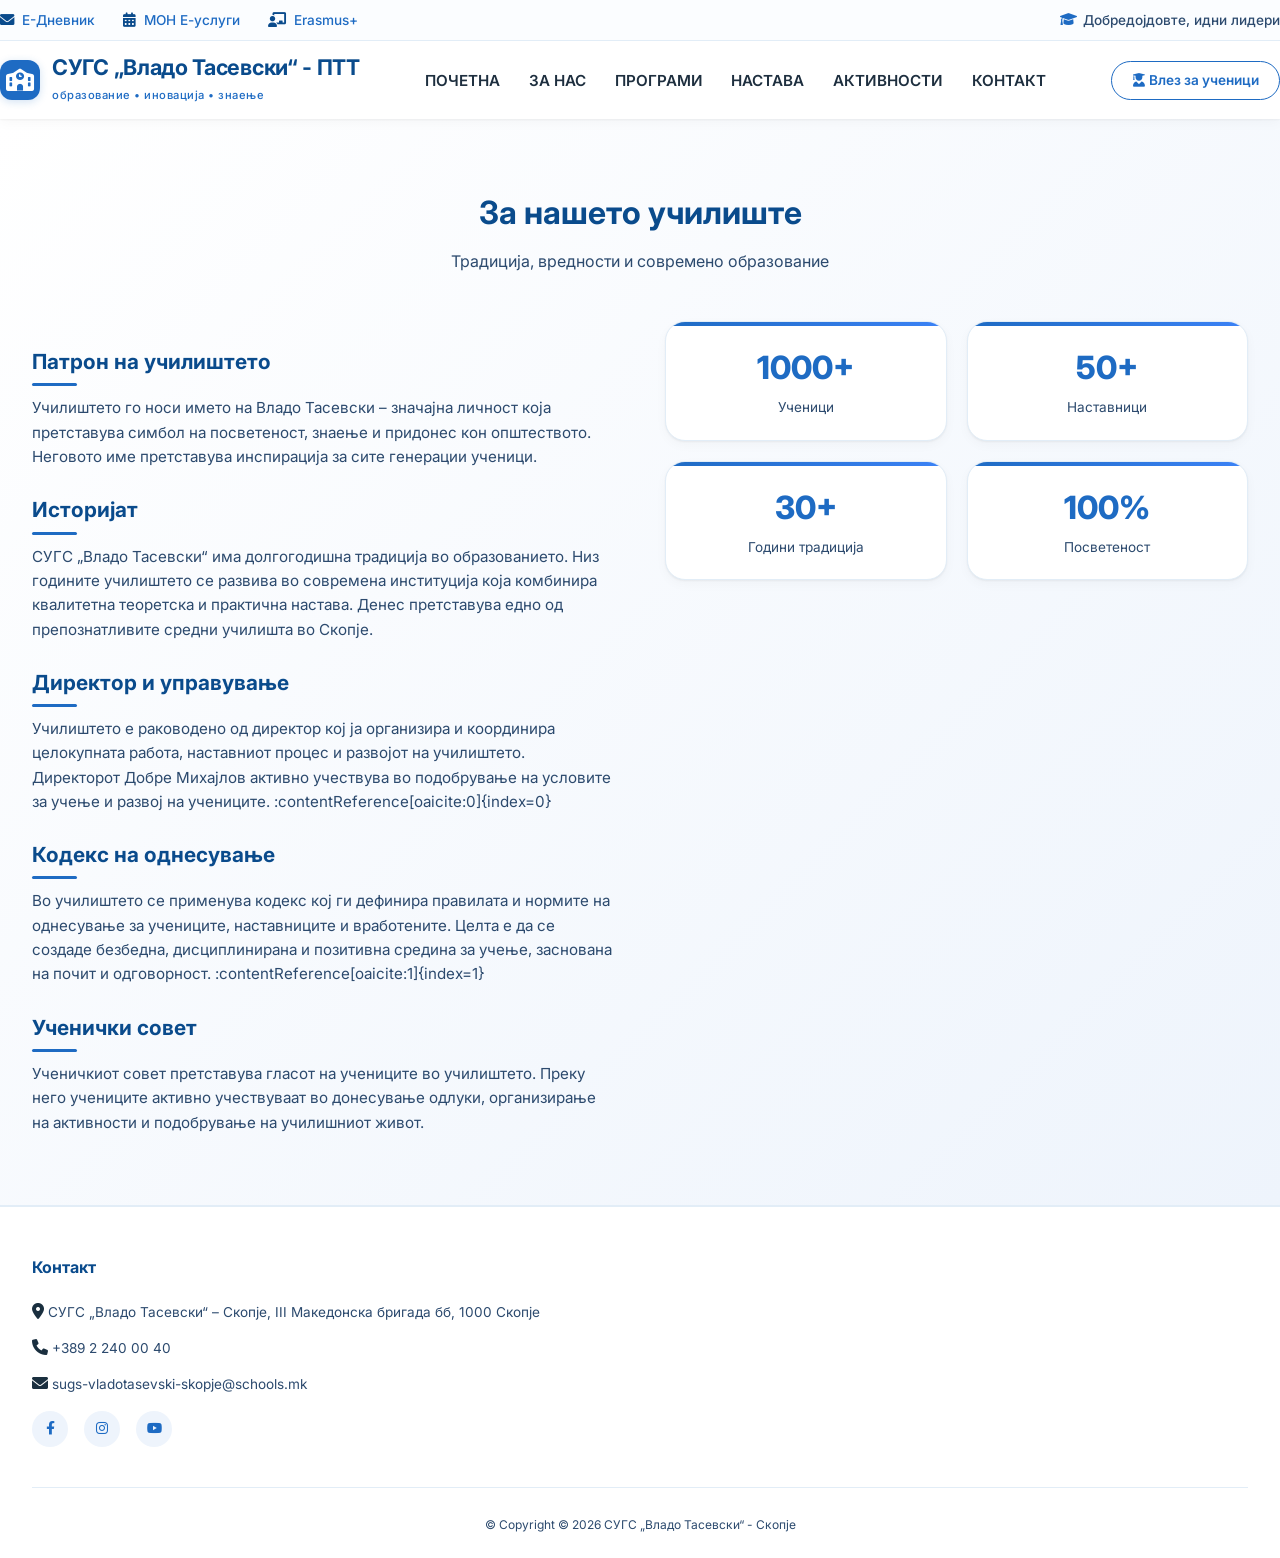
==== znas.html @ ec28cead "Add files via upload" ====
<!DOCTYPE html>
<html lang="mk">
<head>
  <meta charset="UTF-8">
  <meta name="viewport" content="width=device-width, initial-scale=1.0">
  <title>СУГС „Владо Тасевски“ - Скопје</title>
  <link rel="stylesheet" href="https://cdnjs.cloudflare.com/ajax/libs/font-awesome/6.0.0-beta3/css/all.min.css">
  <link rel="stylesheet" href="index.css">
   <link href="https://fonts.googleapis.com/css2?family=Inter:opsz,wght@14..32,300;14..32,400;14..32,500;14..32,600;14..32,700&display=swap" rel="stylesheet">
  <style>
  
  </style>
</head>
<body>


<header class="site-header">
  <div class="top-bar">
    <div class="container top-flex">
      <div class="quick-links">
        <a href="https://ednevnik.edu.mk/Account/Login?ReturnUrl=%2f" class="quick-link" target="_blank"><i class="fas fa-envelope"></i> Е-Дневник</a>
        <a href="https://e-uslugi.mon.gov.mk/#/login" class="quick-link" target="_blank"><i class="fas fa-calendar-alt"></i> МОН Е-услуги</a>
        <a href="https://erasmus-plus.ec.europa.eu/" class="quick-link" target="_blank"><i class="fas fa-chalkboard-user"></i> Erasmus+</a>
      </div>
      <div class="school-badge">
        <i class="fas fa-graduation-cap"></i>
        <span>Добредојдовте, идни лидери</span>
      </div>
    </div>
  </div>

  <div class="main-nav">
    <div class="container nav-container">
      <div class="logo-area">
        <div class="logo-icon">
          <i class="fas fa-school"></i>
        </div>
        <div class="logo-text">
          <h1>СУГС „Владо Тасевски“ - ПТТ</h1>
          <span>образование • иновација • знаење</span>
        </div>
      </div>
      <div class="nav-links">
        <ul>
          <li><a href="index.html">ПОЧЕТНА</a></li>
          <li><a href="znas.html">ЗА НАС</a></li>
          <li><a href="#">ПРОГРАМИ</a></li>
          <li><a href="#">НАСТАВА</a></li>
          <li><a href="#">АКТИВНОСТИ</a></li>
          <li><a href="#">КОНТАКТ</a></li>
        </ul>
      </div>
      <a href="#" class="btn-outline-blue"><i class="fas fa-user-graduate"></i> Влез за ученици</a>
    </div>
  </div>
</header>

<main>

<section class="about-section">
  <div class="container">

    <div class="section-header">
      <h2>За нашето училиште</h2>
      <p>Традиција, вредности и современо образование</p>
    </div>

    <div class="about-content">

      <div class="about-text">

        <h3>Патрон на училиштето</h3>
        <p>
          Училиштето го носи името на Владо Тасевски – значајна личност која
          претставува симбол на посветеност, знаење и придонес кон општеството.
          Неговото име претставува инспирација за сите генерации ученици.
        </p>

        <h3>Историјат</h3>
        <p>
          СУГС „Владо Тасевски“ има долгогодишна традиција во образованието.
          Низ годините училиштето се развива во современа институција која
          комбинира квалитетна теоретска и практична настава.
          Денес претставува едно од препознатливите средни училишта во Скопје.
        </p>

        <h3>Директор и управување</h3>
        <p>
          Училиштето е раководено од директор кој ја организира и координира
          целокупната работа, наставниот процес и развојот на училиштето.
          Директорот Добре Михајлов активно учествува во подобрување на
          условите за учење и развој на учениците. :contentReference[oaicite:0]{index=0}
        </p>

        <h3>Кодекс на однесување</h3>
        <p>
          Во училиштето се применува кодекс кој ги дефинира правилата и нормите
          на однесување за учениците, наставниците и вработените. Целта е да се
          создаде безбедна, дисциплинирана и позитивна средина за учење,
          заснована на почит и одговорност. :contentReference[oaicite:1]{index=1}
        </p>

        <h3>Ученички совет</h3>
        <p>
          Ученичкиот совет претставува гласот на учениците во училиштето.
          Преку него учениците активно учествуваат во донесување одлуки,
          организирање на активности и подобрување на училишниот живот.
        </p>

      </div>

      <div class="about-stats">
        <div class="stat-box">
          <h4>1000+</h4>
          <p>Ученици</p>
        </div>

        <div class="stat-box">
          <h4>50+</h4>
          <p>Наставници</p>
        </div>

        <div class="stat-box">
          <h4>30+</h4>
          <p>Години традиција</p>
        </div>

        <div class="stat-box">
          <h4>100%</h4>
          <p>Посветеност</p>
        </div>
      </div>

    </div>

  </div>
</section>

</main>

<footer class="footer">
  <div class="container">
    <div class="footer-grid">
      <div class="footer-col">
        
        <h4>Контакт</h4>
        <ul>
          <li><i class="fas fa-map-marker-alt"></i> <a href="#">СУГС „Владо Тасевски“ – Скопје,
III Македонска бригада бб,
1000 Скопје</a></li>
          <li><i class="fas fa-phone"></i> <a href="#">+389 2 240 00 40</a></li>
          <li><i class="fas fa-envelope"></i> <a href="#">sugs-vladotasevski-skopje@schools.mk</a></li>
        </ul>
        <div class="social-icons">
        <a href="https://www.facebook.com/VladoTasevskiPtt/" target="_blank"><i class="fab fa-facebook-f"></i></a>
          <a href="https://www.instagram.com/sugs_vlado_tasevski/" target="_blank"><i class="fab fa-instagram"></i></a>
          <a href="https://www.youtube.com/@sugsvladotasevski-skopje" target="_blank"><i class="fab fa-youtube"></i></a>
        </div>
      </div>
    </div>
    <div class="copyright">
      <p>© Copyright © 2026 СУГС „Владо Тасевски“ - Скопје</p>
    </div>
  </div>
</footer>

</body>
</html>
---- index.css ----
* {
      margin: 0;
      padding: 0;
      box-sizing: border-box;
    }

    body {
      font-family: 'Inter', sans-serif;
      background: #f8fafc;
      color: #1a2f3f;
      line-height: 1.5;
    }

  
    :root {
      --primary-blue: #1e6bc3;
      --primary-dark: #0a4b8c;
      --primary-light: #eef4fc;
      --accent-blue: #3b82f6;
      --pure-white: #ffffff;
      --off-white: #fbfdff;
      --gray-soft: #f1f5f9;
      --border-light: #e2edf7;
      --text-dark: #1e2f3f;
      --text-medium: #2c4a6e;
      --shadow-sm: 0 4px 12px rgba(0, 0, 0, 0.03), 0 1px 2px rgba(0, 0, 0, 0.05);
      --shadow-md: 0 8px 20px rgba(0, 0, 0, 0.05);
    }


    .container {
      max-width: 1280px;
      margin: 0 auto;
      padding: 0 32px;
    }


    .site-header {
      background: var(--pure-white);
      box-shadow: var(--shadow-sm);
      position: sticky;
      top: 0;
      z-index: 100;
    }

 
    .top-bar {
      background: var(--off-white);
      border-bottom: 1px solid var(--border-light);
    }

    .top-flex {
      display: flex;
      justify-content: space-between;
      align-items: center;
      flex-wrap: wrap;
      gap: 16px 24px;
      padding: 10px 0;
    }

    .quick-links {
      display: flex;
      gap: 28px;
      flex-wrap: wrap;
    }

    .quick-link {
      font-size: 0.85rem;
      font-weight: 500;
      color: var(--primary-blue);
      text-decoration: none;
      display: inline-flex;
      align-items: center;
      gap: 8px;
      transition: all 0.2s ease;
    }

    .quick-link i {
      font-size: 0.9rem;
      color: var(--primary-dark);
    }

    .quick-link:hover {
      color: var(--primary-dark);
      transform: translateY(-1px);
    }

    .school-badge {
      display: flex;
      align-items: center;
      gap: 6px;
      font-size: 0.85rem;
      font-weight: 500;
      color: var(--text-medium);
    }

    .school-badge i {
      color: var(--primary-blue);
    }

 
    .main-nav {
      background: var(--pure-white);
      padding: 0;
    }

    .nav-container {
      display: flex;
      justify-content: space-between;
      align-items: center;
      flex-wrap: wrap;
      gap: 20px;
      padding: 14px 0;
    }

    .logo-area {
      display: flex;
      align-items: center;
      gap: 12px;
    }

    .logo-icon {
      background: var(--primary-blue);
      width: 40px;
      height: 40px;
      border-radius: 12px;
      display: flex;
      align-items: center;
      justify-content: center;
      color: white;
      font-size: 1.4rem;
      box-shadow: 0 2px 8px rgba(30, 108, 195, 0.2);
    }

    .logo-text h1 {
      font-size: 1.35rem;
      font-weight: 700;
      color: var(--primary-dark);
      letter-spacing: -0.3px;
      line-height: 1.2;
    }

    .logo-text span {
      font-size: 0.7rem;
      font-weight: 500;
      color: var(--primary-blue);
      letter-spacing: 0.5px;
    }

    .nav-links ul {
      display: flex;
      flex-wrap: wrap;
      gap: 1.8rem;
      list-style: none;
    }

    .nav-links a {
      text-decoration: none;
      font-weight: 600;
      font-size: 0.95rem;
      color: var(--text-dark);
      padding: 6px 0;
      border-bottom: 2px solid transparent;
      transition: 0.2s;
    }

    .nav-links a:hover {
      color: var(--primary-blue);
      border-bottom-color: var(--primary-blue);
    }

  
    .btn-outline-blue {
      background: transparent;
      border: 1.5px solid var(--primary-blue);
      padding: 8px 20px;
      border-radius: 40px;
      font-weight: 600;
      font-size: 0.85rem;
      color: var(--primary-blue);
      cursor: pointer;
      transition: 0.2s;
      text-decoration: none;
      display: inline-block;
    }

    .btn-outline-blue:hover {
      background: var(--primary-blue);
      color: white;
    }

    
    .hero {
      background: linear-gradient(135deg, #ffffff 0%, #f0f7ff 100%);
      padding: 60px 0 70px;
      border-bottom: 1px solid var(--border-light);
    }

    .hero-grid {
      display: flex;
      align-items: center;
      justify-content: space-between;
      flex-wrap: wrap;
      gap: 40px;
    }

    .hero-content {
      flex: 1;
      min-width: 280px;
    }

    .hero-content .badge {
      background: var(--primary-light);
      color: var(--primary-blue);
      display: inline-block;
      padding: 6px 14px;
      border-radius: 40px;
      font-size: 0.8rem;
      font-weight: 600;
      margin-bottom: 20px;
    }

    .hero-content h1 {
      font-size: 2.7rem;
      font-weight: 800;
      color: var(--primary-dark);
      line-height: 1.2;
      margin-bottom: 20px;
      letter-spacing: -0.5px;
    }

    .hero-content p {
      font-size: 1.05rem;
      color: var(--text-medium);
      margin-bottom: 32px;
      max-width: 500px;
    }

    .hero-buttons {
      display: flex;
      gap: 16px;
      flex-wrap: wrap;
    }

    .btn-primary {
      background: var(--primary-blue);
      color: white;
      border: none;
      padding: 12px 28px;
      border-radius: 40px;
      font-weight: 600;
      font-size: 0.9rem;
      cursor: pointer;
      transition: 0.2s;
      text-decoration: none;
      display: inline-block;
      box-shadow: 0 4px 8px rgba(30, 107, 195, 0.2);
    }

    .btn-primary:hover {
      background: var(--primary-dark);
      transform: translateY(-2px);
    }

    .btn-secondary {
      background: transparent;
      border: 1.5px solid var(--border-light);
      padding: 12px 28px;
      border-radius: 40px;
      font-weight: 600;
      color: var(--primary-blue);
      text-decoration: none;
      transition: 0.2s;
    }

    .btn-secondary:hover {
      border-color: var(--primary-blue);
      background: var(--primary-light);
    }

    .hero-stats {
      flex: 0.8;
      min-width: 260px;
      background: var(--pure-white);
      border-radius: 32px;
      padding: 30px 24px;
      box-shadow: var(--shadow-md);
      border: 1px solid var(--border-light);
    }

    .stat-item {
      text-align: center;
      margin-bottom: 28px;
    }

    .stat-number {
      font-size: 2.2rem;
      font-weight: 800;
      color: var(--primary-blue);
    }

    .stat-label {
      font-size: 0.85rem;
      color: var(--text-medium);
      font-weight: 500;
    }

    hr {
      margin: 20px 0;
      border-color: var(--border-light);
    }

  
    .features {
      padding: 70px 0;
      background: var(--pure-white);
    }

    .section-header {
      text-align: center;
      margin-bottom: 48px;
    }

    .section-header h2 {
      font-size: 2rem;
      font-weight: 700;
      color: var(--primary-dark);
      margin-bottom: 12px;
    }

    .section-header p {
      color: var(--text-medium);
      max-width: 600px;
      margin: 0 auto;
    }

    .cards-grid {
      display: grid;
      grid-template-columns: repeat(auto-fit, minmax(280px, 1fr));
      gap: 32px;
    }

    .card {
      background: var(--pure-white);
      border-radius: 24px;
      padding: 32px 24px;
      transition: all 0.25s ease;
      border: 1px solid var(--border-light);
      box-shadow: var(--shadow-sm);
    }

    .card:hover {
      transform: translateY(-5px);
      box-shadow: var(--shadow-md);
      border-color: var(--primary-light);
    }

    .card-icon {
      background: var(--primary-light);
      width: 56px;
      height: 56px;
      border-radius: 18px;
      display: flex;
      align-items: center;
      justify-content: center;
      margin-bottom: 24px;
    }

    .card-icon i {
      font-size: 1.8rem;
      color: var(--primary-blue);
    }

    .card h3 {
      font-size: 1.35rem;
      font-weight: 700;
      margin-bottom: 12px;
      color: var(--primary-dark);
    }

    .card p {
      color: var(--text-medium);
      font-size: 0.9rem;
      line-height: 1.5;
      margin-bottom: 20px;
    }

    .card-link {
      color: var(--primary-blue);
      font-weight: 600;
      text-decoration: none;
      display: inline-flex;
      align-items: center;
      gap: 6px;
      font-size: 0.85rem;
    }

    .card-link:hover {
      gap: 10px;
      transition: 0.2s;
    }

    
    .info-section {
      background: var(--primary-light);
      padding: 60px 0;
    }

    .info-flex {
      display: flex;
      flex-wrap: wrap;
      align-items: center;
      gap: 48px;
      justify-content: space-between;
    }

    .info-text {
      flex: 1;
    }

    .info-text h2 {
      font-size: 1.9rem;
      font-weight: 700;
      color: var(--primary-dark);
      margin-bottom: 16px;
    }

    .info-text p {
      color: var(--text-medium);
      margin-bottom: 24px;
      font-size: 1rem;
    }

    .info-list {
      list-style: none;
    }

    .info-list li {
      margin-bottom: 12px;
      display: flex;
      align-items: center;
      gap: 12px;
      font-weight: 500;
    }

    .info-list i {
      color: var(--primary-blue);
      font-size: 1.2rem;
    }

    .info-image {
      flex: 1;
      background: var(--pure-white);
      border-radius: 32px;
      padding: 32px 24px;
      text-align: center;
      box-shadow: var(--shadow-sm);
      border: 1px solid var(--border-light);
    }

    .info-image i {
      font-size: 4rem;
      color: var(--primary-blue);
      margin-bottom: 16px;
    }

   
    .news-section {
      padding: 70px 0;
      background: var(--pure-white);
    }

    .news-grid {
      display: grid;
      grid-template-columns: repeat(auto-fit, minmax(300px, 1fr));
      gap: 30px;
    }

    .news-card {
      background: var(--off-white);
      border-radius: 20px;
      overflow: hidden;
      border: 1px solid var(--border-light);
      transition: 0.2s;
    }

    .news-card:hover {
      transform: translateY(-3px);
    }

    .news-content {
      padding: 24px;
    }

    .news-date {
      font-size: 0.75rem;
      color: var(--primary-blue);
      font-weight: 600;
      margin-bottom: 12px;
      display: block;
    }

    .news-card h4 {
      font-size: 1.2rem;
      font-weight: 700;
      margin-bottom: 12px;
      color: var(--primary-dark);
    }

    .news-card p {
      color: var(--text-medium);
      font-size: 0.9rem;
      margin-bottom: 20px;
    }

  
    .footer {
      background: var(--pure-white);
      border-top: 1px solid var(--border-light);
      padding: 48px 0 24px;
    }

    .footer-grid {
      display: grid;
      grid-template-columns: repeat(auto-fit, minmax(180px, 1fr));
      gap: 40px;
      margin-bottom: 40px;
    }

    .footer-col h4 {
      font-size: 1rem;
      font-weight: 700;
      margin-bottom: 20px;
      color: var(--primary-dark);
    }

    .footer-col ul {
      list-style: none;
    }

    .footer-col ul li {
      margin-bottom: 12px;
    }

    .footer-col a {
      text-decoration: none;
      color: var(--text-medium);
      font-size: 0.85rem;
      transition: 0.2s;
    }

    .footer-col a:hover {
      color: var(--primary-blue);
    }

    .social-icons {
      display: flex;
      gap: 16px;
      margin-top: 16px;
    }

    .social-icons a {
      background: var(--primary-light);
      width: 36px;
      height: 36px;
      border-radius: 50%;
      display: inline-flex;
      align-items: center;
      justify-content: center;
      color: var(--primary-blue);
      transition: 0.2s;
    }

    .social-icons a:hover {
      background: var(--primary-blue);
      color: white;
    }

    .copyright {
      text-align: center;
      padding-top: 28px;
      border-top: 1px solid var(--border-light);
      font-size: 0.75rem;
      color: var(--text-medium);
    }

   
    @media (max-width: 768px) {
      .container {
        padding: 0 24px;
      }
      .hero-content h1 {
        font-size: 2rem;
      }
      .nav-container {
        flex-direction: column;
        align-items: stretch;
      }
      .nav-links ul {
        justify-content: center;
      }
      .hero-buttons {
        justify-content: center;
      }
      .hero-content {
        text-align: center;
      }
      .hero-content p {
        margin-left: auto;
        margin-right: auto;
      }
    }

    @media (max-width: 480px) {
      .quick-links {
        gap: 16px;
      }
      .top-flex {
        justify-content: center;
      }
    }
    /* ---------- PHOTO GALLERY stilovi ---------- */
.gallery-carousel {
  background: var(--pure-white);
  border-radius: 32px;
  padding: 0;
  overflow: hidden;
  box-shadow: var(--shadow-md);
  border: 1px solid var(--border-light);
  position: relative;
}

.carousel-container {
  position: relative;
  width: 100%;
  height: 320px;
  overflow: hidden;
}

.carousel-slide {
  position: absolute;
  top: 0;
  left: 0;
  width: 100%;
  height: 100%;
  opacity: 0;
  transition: opacity 0.6s ease-in-out;
  visibility: hidden;
}

.carousel-slide.active {
  opacity: 1;
  visibility: visible;
}

.carousel-slide img {
  width: 100%;
  height: 100%;
  object-fit: cover;
  display: block;
}

.carousel-caption {
  position: absolute;
  bottom: 0;
  left: 0;
  right: 0;
  background: linear-gradient(to top, rgba(0,0,0,0.8), transparent);
  color: white;
  padding: 20px;
  text-align: center;
}

.carousel-caption h3 {
  font-size: 1.1rem;
  font-weight: 700;
  margin-bottom: 5px;
  color: white;
}

.carousel-caption p {
  font-size: 0.85rem;
  color: rgba(255,255,255,0.9);
  margin: 0;
}

.carousel-dots {
  position: absolute;
  bottom: 15px;
  left: 50%;
  transform: translateX(-50%);
  display: flex;
  gap: 10px;
  z-index: 10;
}

.dot {
  width: 10px;
  height: 10px;
  border-radius: 50%;
  background: rgba(255,255,255,0.5);
  cursor: pointer;
  transition: all 0.3s ease;
}

.dot.active-dot {
  background: var(--primary-blue);
  width: 25px;
  border-radius: 10px;
}

.dot:hover {
  background: var(--primary-blue);
}

@media (max-width: 768px) {
  .carousel-container {
    height: 280px;
  }
  .carousel-caption h3 {
    font-size: 0.95rem;
  }
  .carousel-caption p {
    font-size: 0.75rem;
  }
}
/* ===== ABOUT PAGE ===== */

.about-section {
  padding: 70px 0;
  background: linear-gradient(135deg, #ffffff, var(--primary-light));
  border-bottom: 1px solid var(--border-light);
}

.about-content {
  display: flex;
  gap: 50px;
  flex-wrap: wrap;
  align-items: flex-start;
}

.about-text {
  flex: 1;
  min-width: 300px;
}

.about-text h3 {
  margin-top: 25px;
  font-size: 1.3rem;
  color: var(--primary-dark);
  position: relative;
}

.about-text h3::after {
  content: "";
  width: 45px;
  height: 3px;
  background: var(--primary-blue);
  display: block;
  margin-top: 6px;
  border-radius: 10px;
}

.about-text p {
  margin-top: 10px;
  font-size: 0.95rem;
  color: var(--text-medium);
  line-height: 1.6;
}

/* STATS (aligned with your cards style) */
.about-stats {
  flex: 1;
  min-width: 260px;
  display: grid;
  grid-template-columns: repeat(2, 1fr);
  gap: 20px;
}

.stat-box {
  background: var(--pure-white);
  padding: 22px;
  border-radius: 20px;
  text-align: center;
  border: 1px solid var(--border-light);
  box-shadow: var(--shadow-sm);
  transition: all 0.25s ease;
  position: relative;
  overflow: hidden;
}

.stat-box::before {
  content: "";
  position: absolute;
  top: 0;
  left: 0;
  height: 4px;
  width: 100%;
  background: linear-gradient(90deg, var(--primary-blue), var(--accent-blue));
}

.stat-box:hover {
  transform: translateY(-4px);
  box-shadow: var(--shadow-md);
}

.stat-box h4 {
  font-size: 2rem;
  font-weight: 800;
  color: var(--primary-blue);
}

.stat-box p {
  margin-top: 5px;
  font-size: 0.85rem;
  color: var(--text-medium);
}

/* VALUES SECTION */

.values-section {
  padding: 70px 0;
  background: var(--pure-white);
}

.values-grid {
  display: grid;
  grid-template-columns: repeat(auto-fit, minmax(240px, 1fr));
  gap: 28px;
}

.value-card {
  background: var(--off-white);
  padding: 28px 22px;
  border-radius: 20px;
  text-align: center;
  border: 1px solid var(--border-light);
  transition: all 0.25s ease;
}

.value-card:hover {
  transform: translateY(-5px);
  box-shadow: var(--shadow-md);
  background: var(--pure-white);
}

.value-card i {
  font-size: 2rem;
  color: var(--primary-blue);
  margin-bottom: 12px;
}

.value-card h3 {
  font-size: 1.2rem;
  font-weight: 700;
  color: var(--primary-dark);
  margin-bottom: 10px;
}

.value-card p {
  font-size: 0.85rem;
  color: var(--text-medium);
}

/* RESPONSIVE */

@media (max-width: 768px) {
  .about-content {
    flex-direction: column;
  }

  .about-text {
    text-align: center;
  }

  .about-text h3::after {
    margin-left: auto;
    margin-right: auto;
  }
}
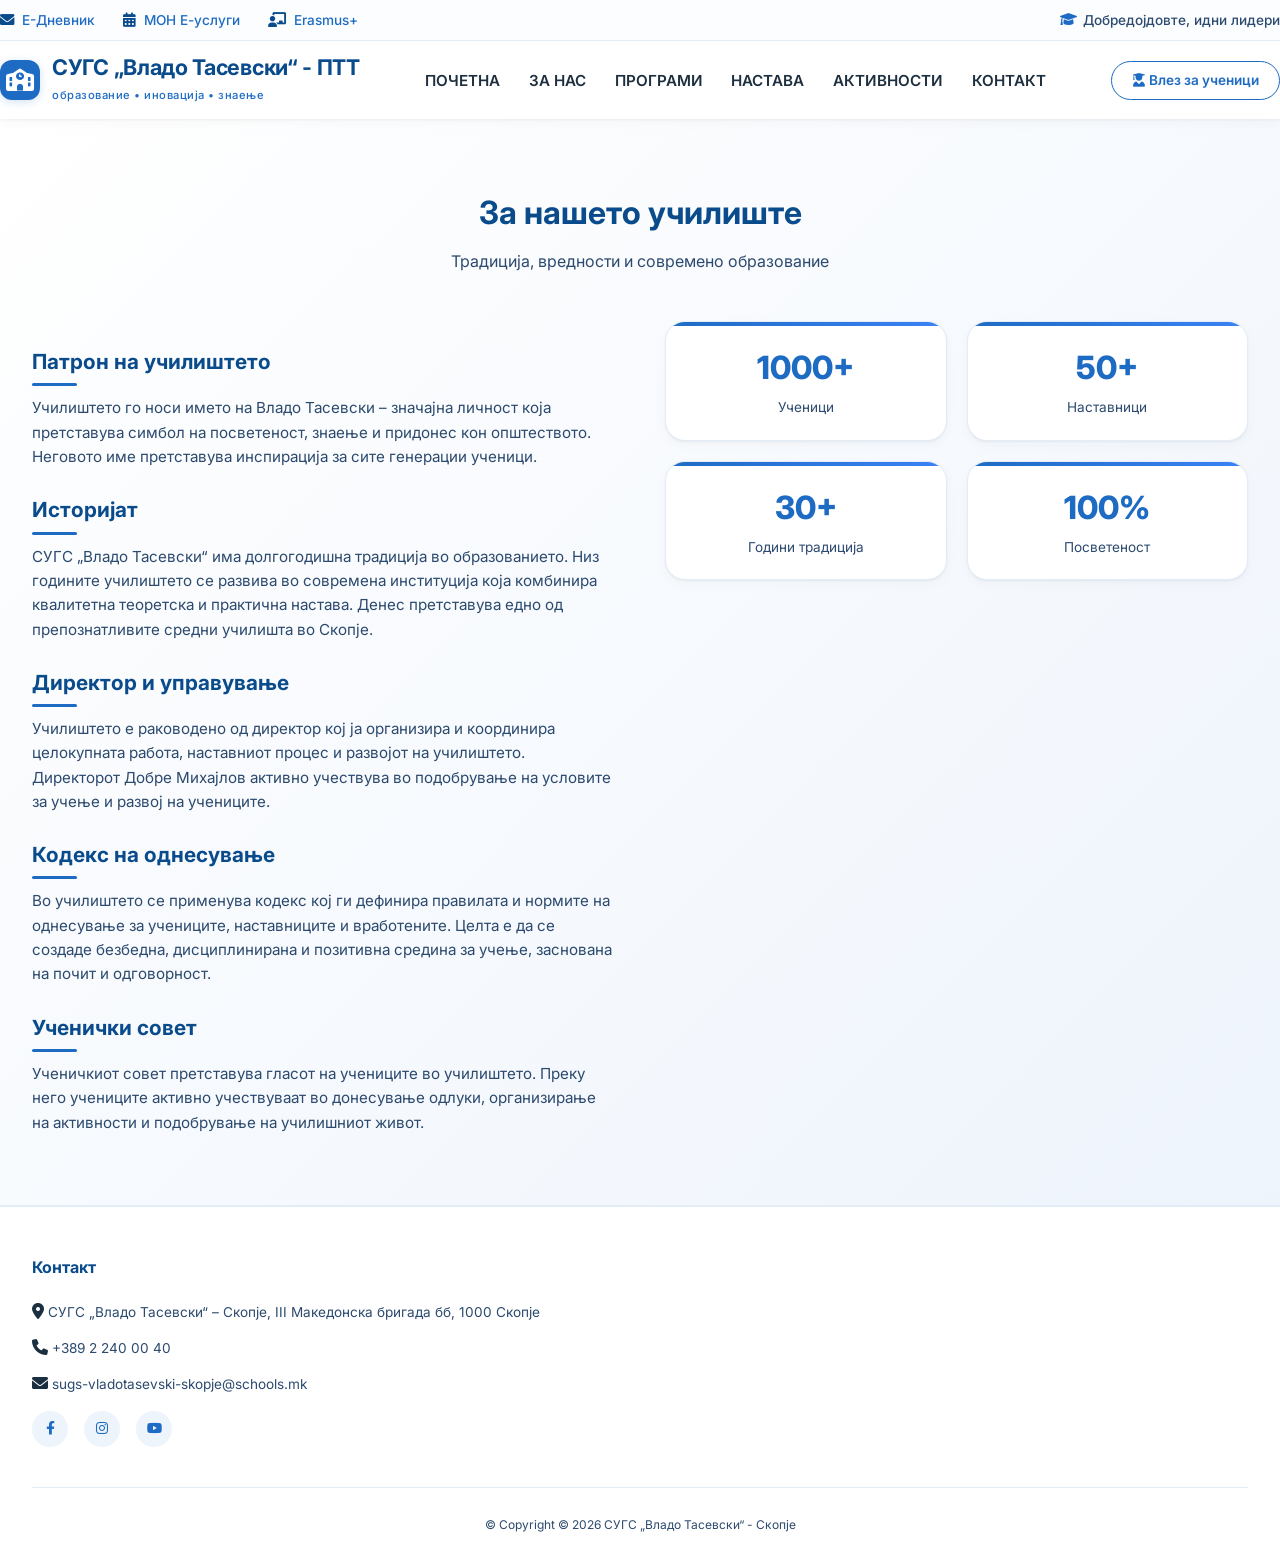
==== commit 5f78909c: "Update znas.html" ====
--- a/znas.html
+++ b/znas.html
@@ -89,7 +89,7 @@
           Училиштето е раководено од директор кој ја организира и координира
           целокупната работа, наставниот процес и развојот на училиштето.
           Директорот Добре Михајлов активно учествува во подобрување на
-          условите за учење и развој на учениците. :contentReference[oaicite:0]{index=0}
+          условите за учење и развој на учениците.
         </p>
 
         <h3>Кодекс на однесување</h3>
@@ -97,7 +97,7 @@
           Во училиштето се применува кодекс кој ги дефинира правилата и нормите
           на однесување за учениците, наставниците и вработените. Целта е да се
           создаде безбедна, дисциплинирана и позитивна средина за учење,
-          заснована на почит и одговорност. :contentReference[oaicite:1]{index=1}
+          заснована на почит и одговорност.
         </p>
 
         <h3>Ученички совет</h3>
@@ -165,4 +165,4 @@
 </footer>
 
 </body>
-</html>+</html>
